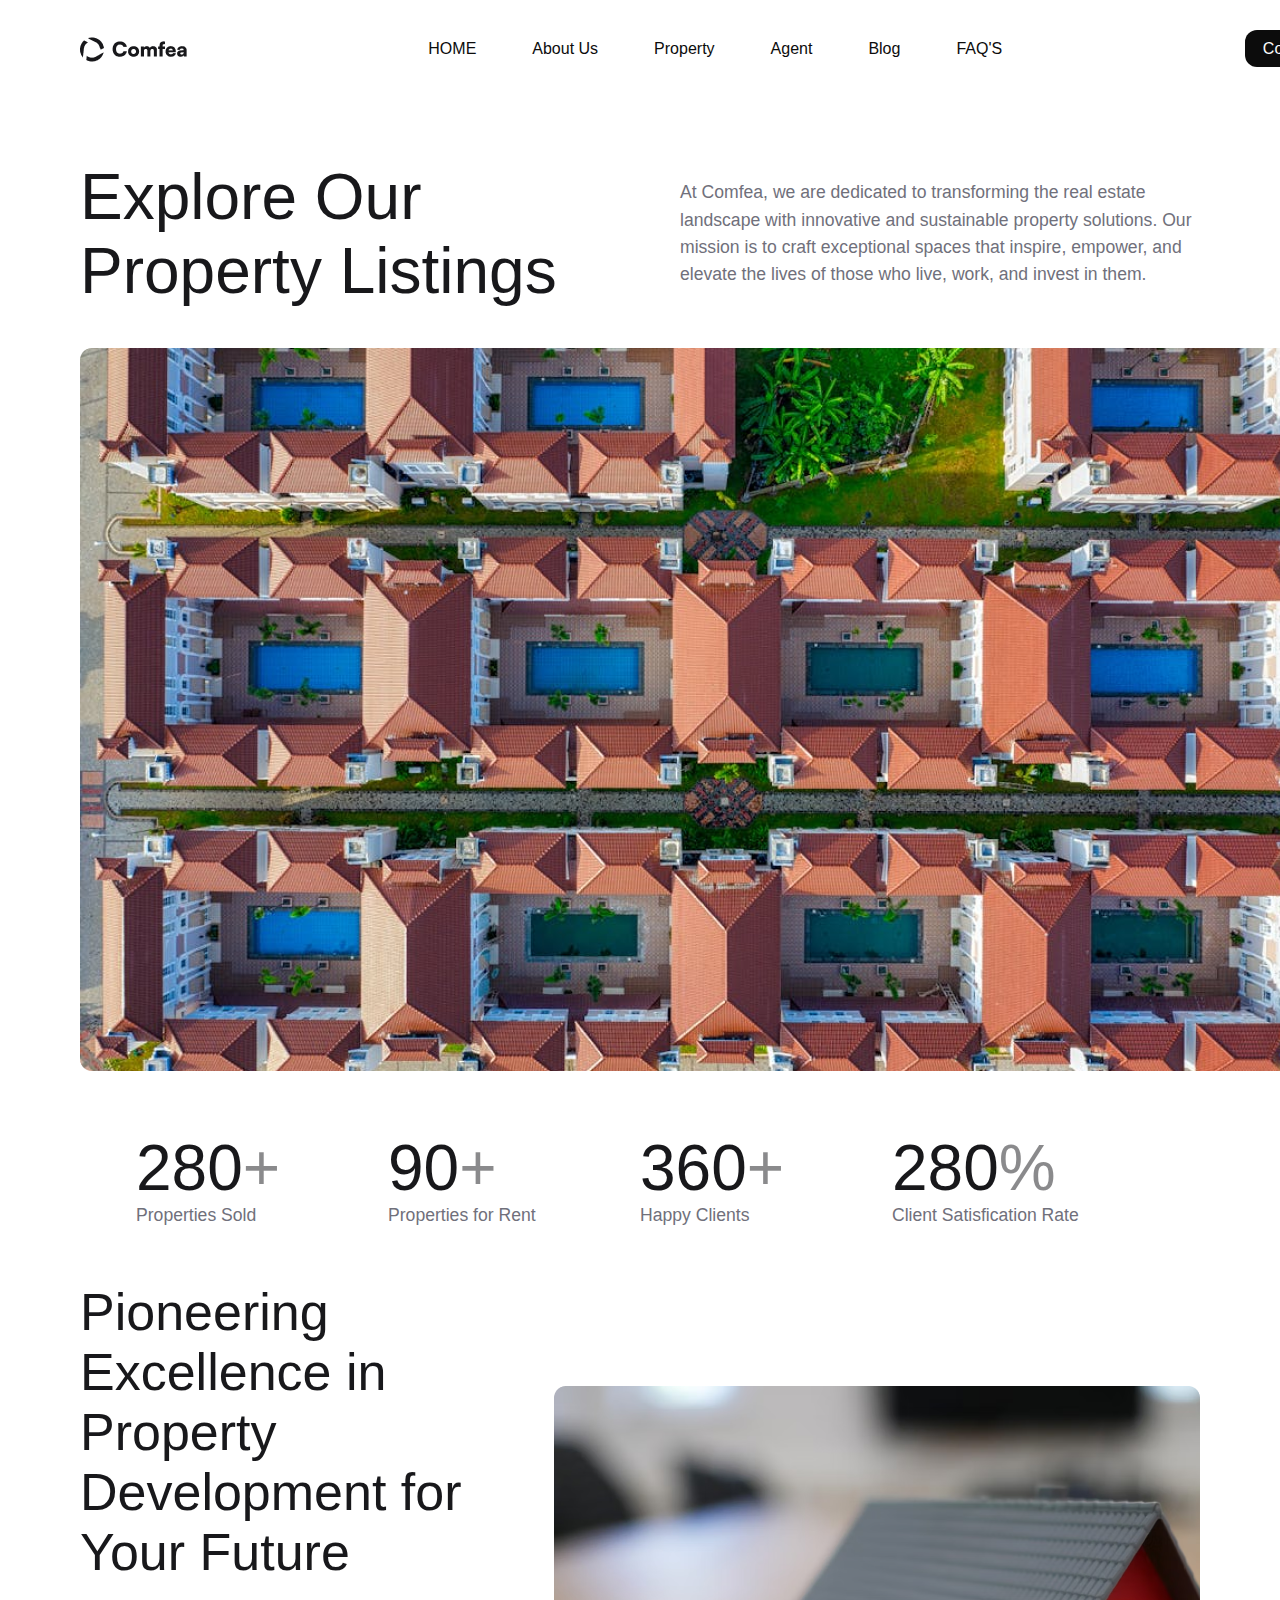
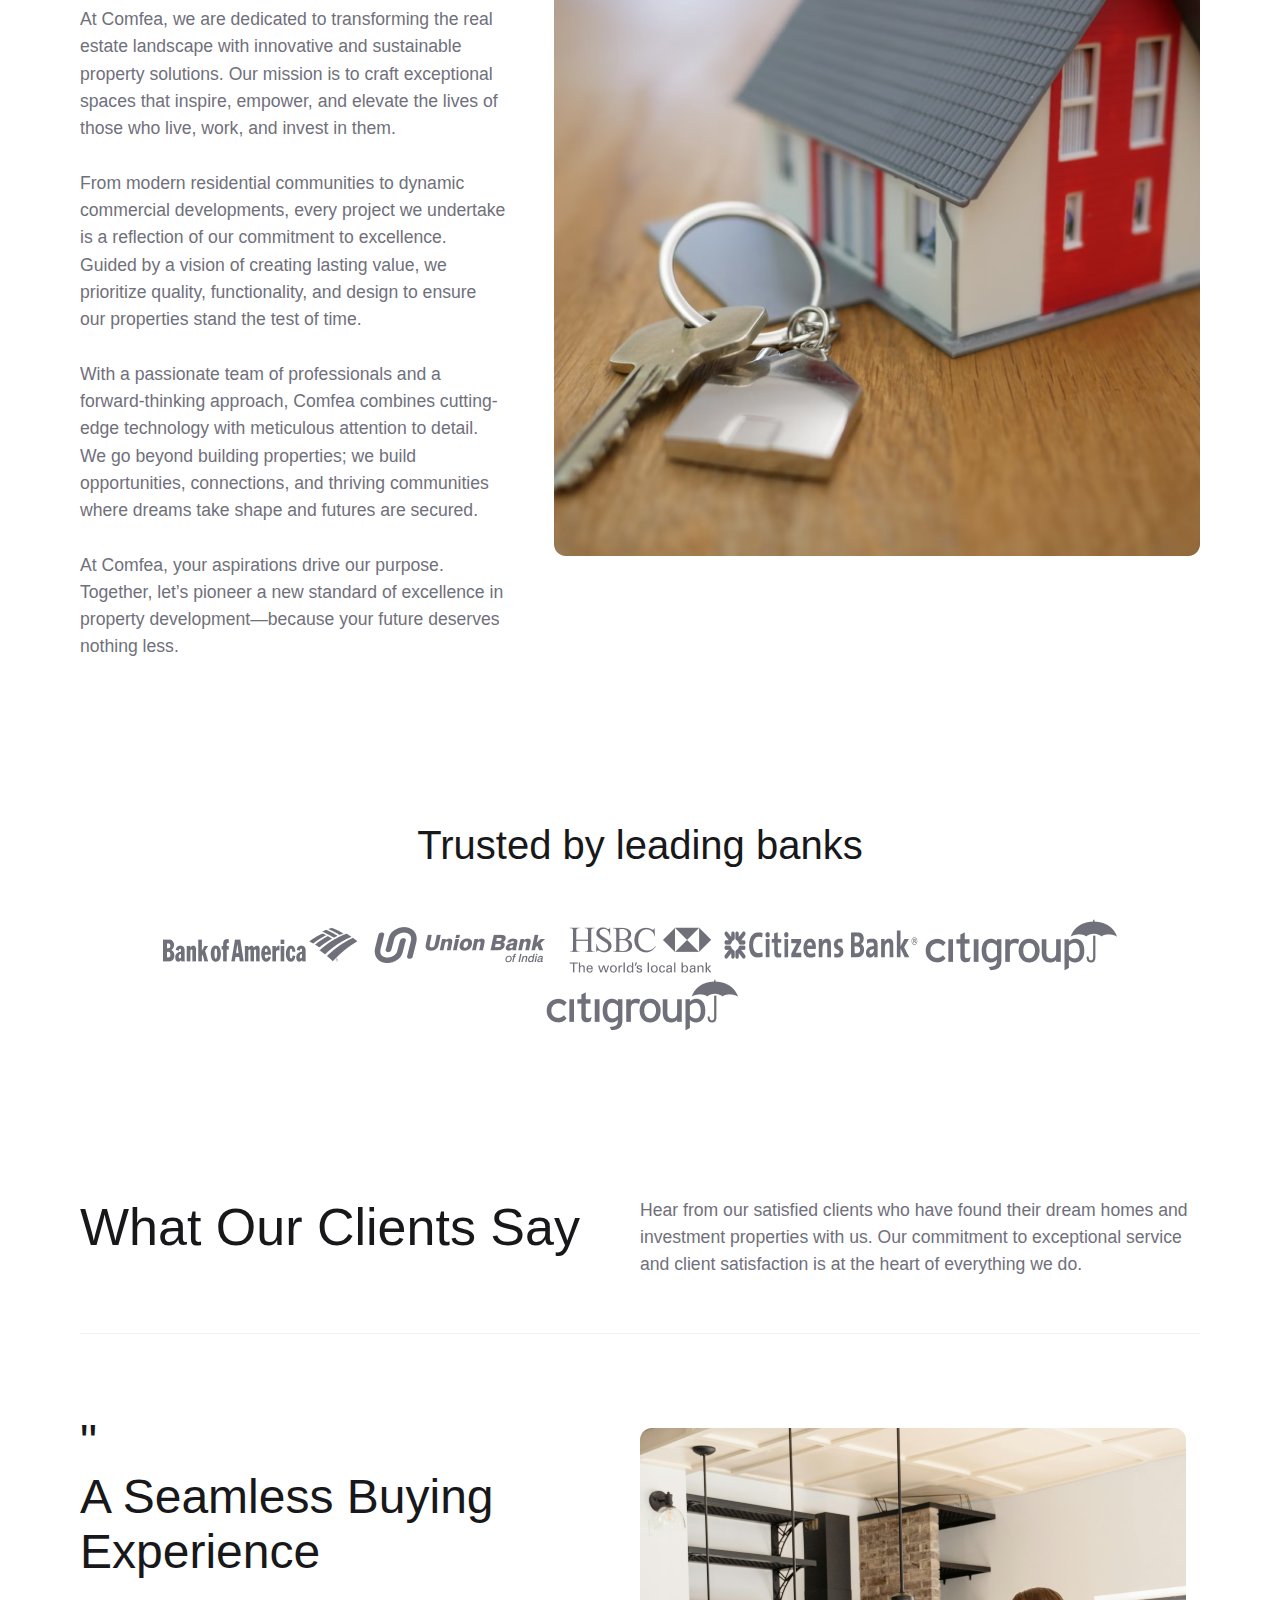
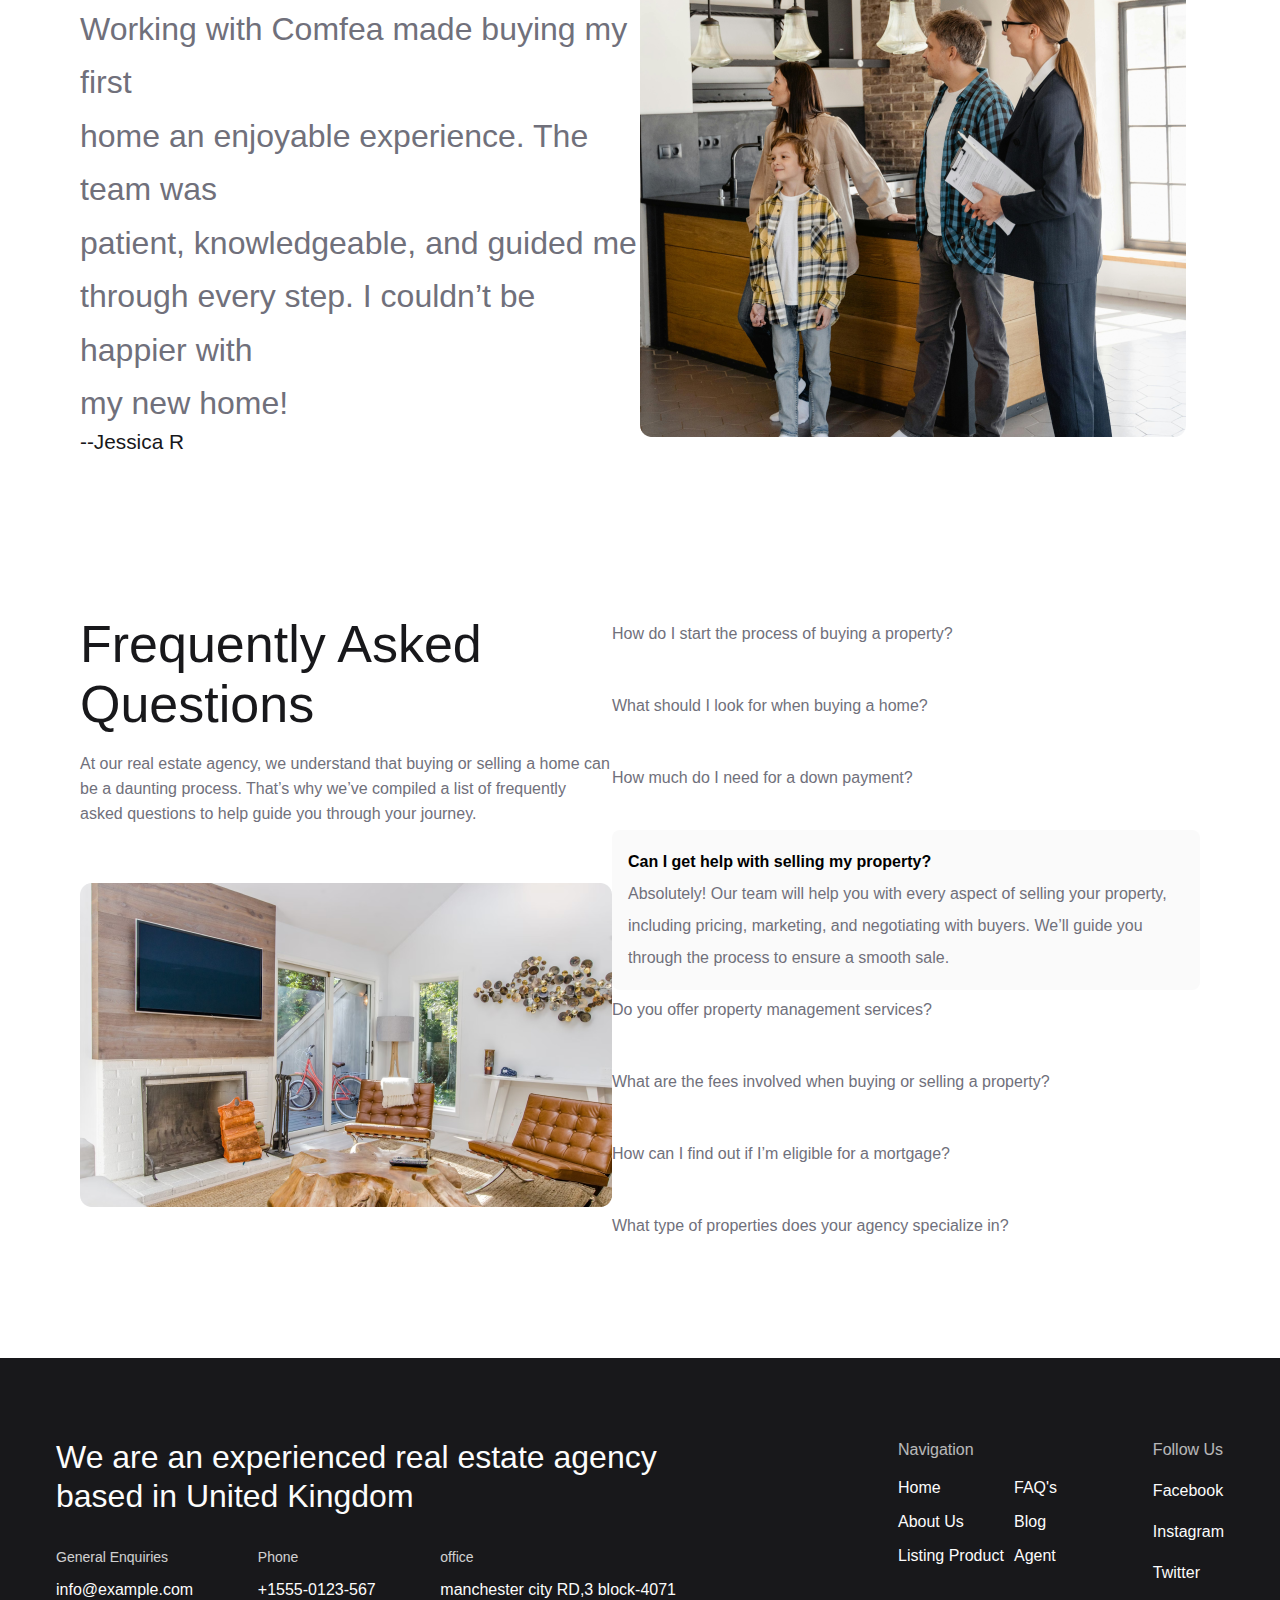
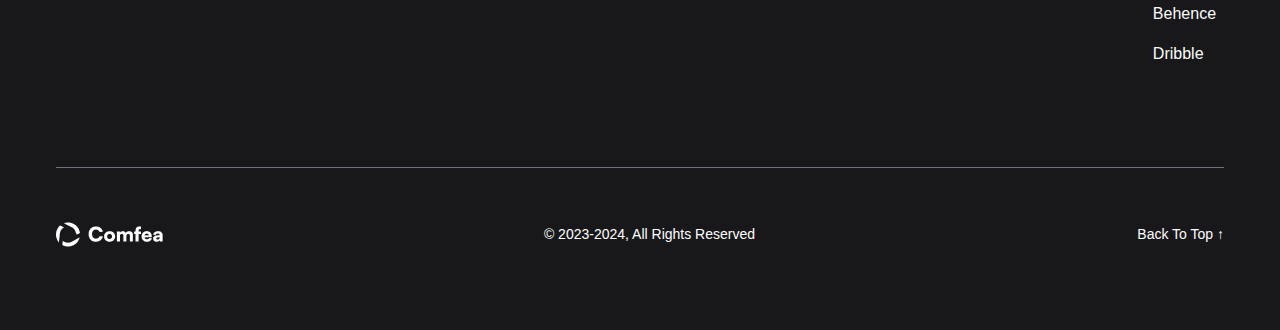
==== About.html @ dbfbab84 "about page add" ====
<!DOCTYPE html>
<html lang="en">
  <head>
    <meta charset="UTF-8" />
    <meta name="viewport" content="width=device-width, initial-scale=1.0" />
    <title>Comfea</title>
    <link rel="stylesheet" href="./About.css" />
  </head>
  <body>
    <header>
      <nav>
        <div class="logo">
          <a href="./index.html">
            <img
              src="./assinment_1_asset/Logo Container_black.png"
              alt="logo"
            />
          </a>
        </div>
        <div class="navbar">
          <ul class="nav-item">
            <li><a href="./index.html">HOME</a></li>
            <li><a href="./About.html">About Us</a></li>
            <li><a href="#">Property</a></li>
            <li><a href="#">Agent</a></li>
            <li><a href="#">Blog</a></li>
            <li><a href="#">FAQ'S</a></li>
          </ul>
        </div>
        <div class="contact-btn">
          <a href="#">Contact Us</a>
        </div>
      </nav>
    </header>
    <main>
      <section class="section-container">
        <div class="hero-container">
          <div class="hero-contain-h2">
            <h2>
              Explore Our <br />
              Property Listings
            </h2>
          </div>
          <div class="hero-contain-p">
            <p>
              At Comfea, we are dedicated to transforming the real estate <br />
              landscape with innovative and sustainable property solutions. Our
              <br />
              mission is to craft exceptional spaces that inspire, empower, and
              <br />
              elevate the lives of those who live, work, and invest in them.
              <br />
            </p>
          </div>
        </div>
        <div class="image">
          <img src="./assinment_1_asset/about 1.png" alt="logo" />
        </div>
      </section>
      <section class="statistics-section">
        <div class="statistics-section-item">
          <h3>280<span>+</span></h3>
          <p>Properties Sold</p>
        </div>
        <div class="statistics-section-item">
          <h3>90<span>+</span></h3>
          <p>Properties for Rent</p>
        </div>
        <div class="statistics-section-item">
          <h3>360<span>+</span></h3>
          <p>Happy Clients</p>
        </div>
        <div class="statistics-section-item">
          <h3>280<span>%</span></h3>
          <p>Client Satisfication Rate</p>
        </div>
      </section>
      <section class="section-container-2">
        <div class="section-contant">
          <h4>
            Pioneering Excellence in <br />
            Property Development for Your Future
          </h4>
          <p>
            At Comfea, we are dedicated to transforming the real estate
            landscape with innovative and sustainable property solutions. Our
            mission is to craft exceptional spaces that inspire, empower, and
            elevate the lives of those who live, work, and invest in them.
            <br />
            <br />
            From modern residential communities to dynamic commercial
            developments, every project we undertake is a reflection of our
            commitment to excellence. Guided by a vision of creating lasting
            value, we prioritize quality, functionality, and design to ensure
            our properties stand the test of time. <br />
            <br />
            With a passionate team of professionals and a forward-thinking
            approach, Comfea combines cutting-edge technology with meticulous
            attention to detail. We go beyond building properties; we build
            opportunities, connections, and thriving communities where dreams
            take shape and futures are secured. <br />
            <br />
            At Comfea, your aspirations drive our purpose. Together, let’s
            pioneer a new standard of excellence in property development—because
            your future deserves nothing less.
          </p>
        </div>
        <div class="section-image">
          <img src="./assinment_1_asset/about 2.png" alt="img" />
        </div>
      </section>
      <!-- section-bank start  -->
      <section class="section-bank">
        <h5>Trusted by leading banks</h5>
        <div class="logos">
          <img src="./assinment_1_asset/Bank Logo.png" alt="Bank of America" />
          <img
            src="./assinment_1_asset/Bank Logo (1).png"
            alt="Union Bank of India"
          />
          <img src="./assinment_1_asset/hsbc-1 1.png" alt="HSBC" />
          <img
            src="./assinment_1_asset/Bank Logo (2).png"
            alt="Citizens Bank"
          />
          <img src="./assinment_1_asset/Bank Logo (3).png" alt="Citigroup" />
          <img src="./assinment_1_asset/Bank Logo (3).png" alt="Citigroup" />
        </div>
      </section>
      <!-- testimonials section start   -->
      <section class="testimonials-section">
        <div class="testimonials-header">
          <div class="testimonials-header-h2">
            <h2>What Our Clients Say</h2>
          </div>
          <div class="testimonials-header-p">
            <p>
              Hear from our satisfied clients who have found their dream homes
              and <br />
              investment properties with us. Our commitment to exceptional
              service <br />
              and client satisfaction is at the heart of everything we do.
            </p>
          </div>
        </div>
        <div class="tastimonial-item">
          <div class="tastimonial-content">
            <div class="tastimonial-title">
              <h5>
                " <br />
                A Seamless Buying Experience
              </h5>
              <p>
                Working with Comfea made buying my first <br> home an enjoyable
                experience.  The team was <br> patient, knowledgeable, and guided me<br>
                through every step. I couldn’t be happier with <br> my new home!
              </p>
              <h6>--Jessica R</h6>
            </div>
          </div>
          <div class="tastimonial-image">
            <img src="./assinment_1_asset/about 3.png" alt="img">
          </div>
        </div>
      </section>
      <section class="faq-section">
        <div class="faq-container">
          <h2>Frequently Asked Questions</h2>
          <br />
          <p>
            At our real estate agency, we understand that buying or selling a
            home can be a daunting process. That’s why we’ve compiled a list of
            frequently asked questions to help guide you through your journey.
          </p>
          <img src="./assinment_1_asset/FAQ Image.png" alt="img" />
        </div>
        <div class="fqa-accordion">
          <div class="fqa-question">
            <p>How do I start the process of buying a property?</p>
            <p>What should I look for when buying a home?</p>
            <p>How much do I need for a down payment?</p>
          </div>
          <div class="fqa-question-main">
            <h4>Can I get help with selling my property?</h4>
            <p>
              Absolutely! Our team will help you with every aspect of selling
              your property, including pricing, marketing, and negotiating with
              buyers. We’ll guide you through the process to ensure a smooth
              sale.
            </p>
          </div>
          <div class="fqa-question">
            <p>Do you offer property management services?</p>
            <p>What are the fees involved when buying or selling a property?</p>
            <p>How can I find out if I’m eligible for a mortgage?</p>
            <p>What type of properties does your agency specialize in?</p>
          </div>
        </div>
      </section>
    </main>
    <!-- footer start  -->
    <footer>
      <div class="footer-top">
        <div class="footer-details">
          <h5>
            We are an experienced real estate agency based in United Kingdom
          </h5>
          <div class="contact-info-div">
            <div class="contact-info">
              <h6>General Enquiries</h6>
              <p><a href="#">info@example.com</a></p>
            </div>
            <div class="contact-info">
              <h6>Phone</h6>
              <p>+1555-0123-567</p>
            </div>
            <div class="contact-info">
              <h6>office</h6>
              <p>manchester city RD,3 block-4071</p>
            </div>
          </div>
        </div>
        <div class="footer-manu">
          <div class="navigation">
            <div class="last-nav">
              <h6>Navigation</h6>
              <p><a href="#">Home</a></p>
              <p><a href="#">About Us</a></p>
              <p><a href="#">Listing Product</a></p>
            </div>
            <div class="last-nav">
              <h6 style="color: #18181b">.</h6>
              <p><a href="#">FAQ's</a></p>
              <p><a href="#">Blog</a></p>
              <p><a href="#">Agent</a></p>
            </div>
          </div>
          <div class="follow-us">
            <h6>Follow Us</h6>
            <p><a href="#">Facebook</a></p>
            <p><a href="#">Instagram</a></p>
            <p><a href="#">Twitter</a></p>
            <p><a href="#">Behence</a></p>
            <p><a href="#">Dribble</a></p>
          </div>
        </div>
      </div>
      <div class="footer-bottom">
        <div class="logo">
          <a href="./index.html">
            <img src="./assinment_1_asset/Logo Container.png" alt="logo" />
          </a>
        </div>
        <div class="copy-right">© 2023-2024, All Rights Reserved</div>
        <div class="back-btn">Back To Top &uparrow;</div>
      </div>
    </footer>
  </body>
</html>
---- About.css ----
@import url("https://fonts.cdnfonts.com/css/satoshi");

* {
  padding: 0;
  margin: 0;
  box-sizing: border-box;
}
:root {
  --all-p-tag: #70707b;
  --h-tag: #18181b;
  --footer-p-h4-tag: #fcfcfc;
}
body {
  font-family: "Satoshi", sans-serif;
  max-width: 1440px;
  margin: 0 auto;
}
main {
  padding: 5rem;
}
.logo {
  height: 2rem;
  width: 6.6rem;
}
nav {
  width: 1440px;
  padding: 0px 80px 0px 80px;
  margin-top: 2rem;
  margin-bottom: 2rem;
  display: flex;
  justify-content: space-between;
  align-items: center;
}
.nav-item {
  display: flex;
  list-style: none;
  gap: 2rem;
}
.nav-item li a {
  text-decoration: none;
  color: rgb(12, 12, 12);
  transition: color 0.4s ease;
}
.nav-item li a:hover {
  color: rgb(212, 212, 212);
}

.navbar ul li {
  padding: 8px 12px;
}
.contact-btn a {
  height: 45px;
  width: 117px;
  padding: 10px 18px;
  border-radius: 12px;
  color: rgb(252, 252, 252);
  background-color: rgb(12, 12, 12);
  border: none;
  text-decoration: none;
  transition: color 0.4s ease;
}

.contact-btn :hover {
  color: rgb(12, 12, 12);
  background-color: rgb(252, 249, 249);
}
/* main section start  */

.hero-container {
  height: 112px;
  display: flex;
  justify-content: space-between;
  align-items: center;
  margin-bottom: 58px;
}
.hero-contain-h2 {
  width: 563px;
}
.hero-contain-h2 h2 {
  font-size: 4rem;
  color: var(--h-tag);
  font-weight: 400;
}
.hero-contain-p {
  width: 520px;
}
.hero-contain-p p {
  font-size: 1.1rem;
  line-height: 155%;
  color: var(--all-p-tag);
}
/* statistics-section start  */
.statistics-section {
  margin: 3.5rem;
  display: grid;
  grid-template-columns: repeat(4, 1fr);
}
.statistics-section-item h3 {
  font-size: 4rem;
  color: var(--h-tag);
  font-weight: 400;
}
.statistics-section-item span {
  opacity: 50%;
}
.statistics-section-item p {
  font-size: 1.1rem;
  color: var(--all-p-tag);
}
/* section- container start  */
.section-container-2 {
  display: grid;
  grid-template-columns: repeat(2, 1fr);
  column-gap: 3rem;
  align-items: center;
  margin-bottom: 5rem;
}
.section-contant h4 {
  font-size: 3.25rem;
  font-weight: 400;
  letter-spacing: 2%;
  color: var(--h-tag);
}
.section-contant p {
  color: var(--all-p-tag);
  font-size: 1.1rem;
  font-weight: 400;
  line-height: 155%;
  margin-top: 1.5rem;
}
.section-image {
  width: 646px;
  height: 770px;
  border-radius: 12px;
}
.section-bank {
  padding-top: 5rem;
  padding-bottom: 5rem;
  text-align: center;
}
.section-bank h5 {
  font-size: 2.5rem ;
  line-height: 120%;
  font-weight: 500;
  color: var(--h-tag);
  margin-bottom: 3rem;
}

/* testimonials section start  */
.testimonials-section {
  padding: 80px 0px 80px 0px;
  
}
.testimonials-header {
 display: grid;
 grid-template-columns: repeat(2, 1fr);
 /* margin-bottom: 3.5rem; */
 padding-bottom: 3.4rem;
 border-bottom: 1px solid rgb(243, 241, 241);
}
.testimonials-header-h2 h2{
  font-size: 3.25rem;
  font-weight: 400;
  color: var(--h-tag);
  letter-spacing: -2%;
}
.testimonials-header-p p {
 font-size: 1.1rem;
 font-weight: 400;
 line-height: 155%;
 color: var(--all-p-tag);
}
.tastimonial-item {
  display: grid;
  grid-template-columns: repeat(2, 1fr);
  align-items: center;
  padding-top: 5rem;
}
.tastimonial-title h5 {
  font-size: 3rem;
  font-weight: 500;
  color: var(--h-tag);
  margin-bottom: 1.5rem;
}
.tastimonial-title p {
  font-size: 2rem;
  line-height: 167%;
  font-weight: 500;
  color: var(--all-p-tag);
}
.tastimonial-title h6 {
  font-size: 1.3rem;
  font-weight: 500;
  color: var(--h-tag);
}
.tastimonial-image img {
  width: 546px;

}

/* faq section startr  */
.faq-section {
  display: flex;
  justify-content: space-between;
  padding-top: 5rem;
}
.faq-container {
  width: 532px;
}
.faq-container h2 {
  color: #18181b;
  font-size: 52px;
  letter-spacing: -2;
  font-weight: 400;
}
.faq-container p {
  color: var(--all-p-tag);
  letter-spacing: 155%;
  line-height: 155%;
}
.faq-container img {
  height: 324px;
  margin-top: 56px;
}
.fqa-accordion {
  width: 692px;
}
.fqa-accordion .fqa-question p {
  color: var(--all-p-tag);
  letter-spacing: 155%;
  line-height: 250%;
  margin-bottom: 2rem;
}
.fqa-accordion .fqa-question-main {
  background-color: #fafafa;
  border-radius: 8px;
  padding: 16px;
}
.fqa-accordion .fqa-question-main h4 {
  font-weight: 700;
  line-height: 200%;
}
.fqa-accordion .fqa-question-main p {
  color: var(--all-p-tag);
  line-height: 200%;
}
/* footer start  */
footer {
  padding: 80px 56px;
  background-color: #18181b;
  color: var(--footer-p-h4-tag);
}
.footer-top {
  height: 330px;
  display: flex;
  justify-content: space-between;
  border-bottom: 1px solid #70707b;
}
.footer-details {
  width: 620px;
}
.footer-details h5 {
  line-height: 120%;
  font-size: 2rem;
  color: #fcfcfc;
  margin-bottom: 2rem;
  font-weight: normal;
}
.contact-info-div {
  display: flex;
  justify-content: space-between;
}
.contact-info h6 {
  font-size: 14px;
  line-height: 155%;
  font-weight: normal;
  color: #ffffff;
  margin-bottom: 12px;
  opacity: 80%;
}
.contact-info p {
  color: #fcfcfc;
  font-size: 16px;
  font-weight: regular;
}
.contact-info p a {
  text-decoration: none;
  color: var(--footer-p-h4-tag);
}
.footer-manu {
  display: flex;
  width: 326px;
  justify-content: space-between;
}
.navigation {
  display: grid;
  width: 232px;
  grid-template-columns: 1fr 1fr;
}
.navigation h6,
.follow-us h6 {
  margin-bottom: 1rem;
  color: var(--footer-p-h4-tag);
  font-size: 1rem;
  line-height: 155%;
  opacity: 70%;
  font-weight: normal;
}
.last-nav p {
  font-size: 16px;
  margin-top: 16px;
}
.last-nav a {
  text-decoration: none;
  color: #fcfcfc;
}
.follow-us p {
  font-size: 1rem;
  line-height: 155%;
  margin-top: 16px;
}
.follow-us a {
  text-decoration: none;
  color: #fcfcfc;
}
.footer-bottom {
  display: flex;
  justify-content: space-between;
  margin-top: 50px;
  align-items: center;
}
.copy-right {
  color: #ffffff;
  font-weight: 500;
  font-size: 14px;
}
.back-btn {
  color: var(--footer-p-h4-tag);
  font-size: 14px;
  line-height: 155%;
  font-weight: 500;
}
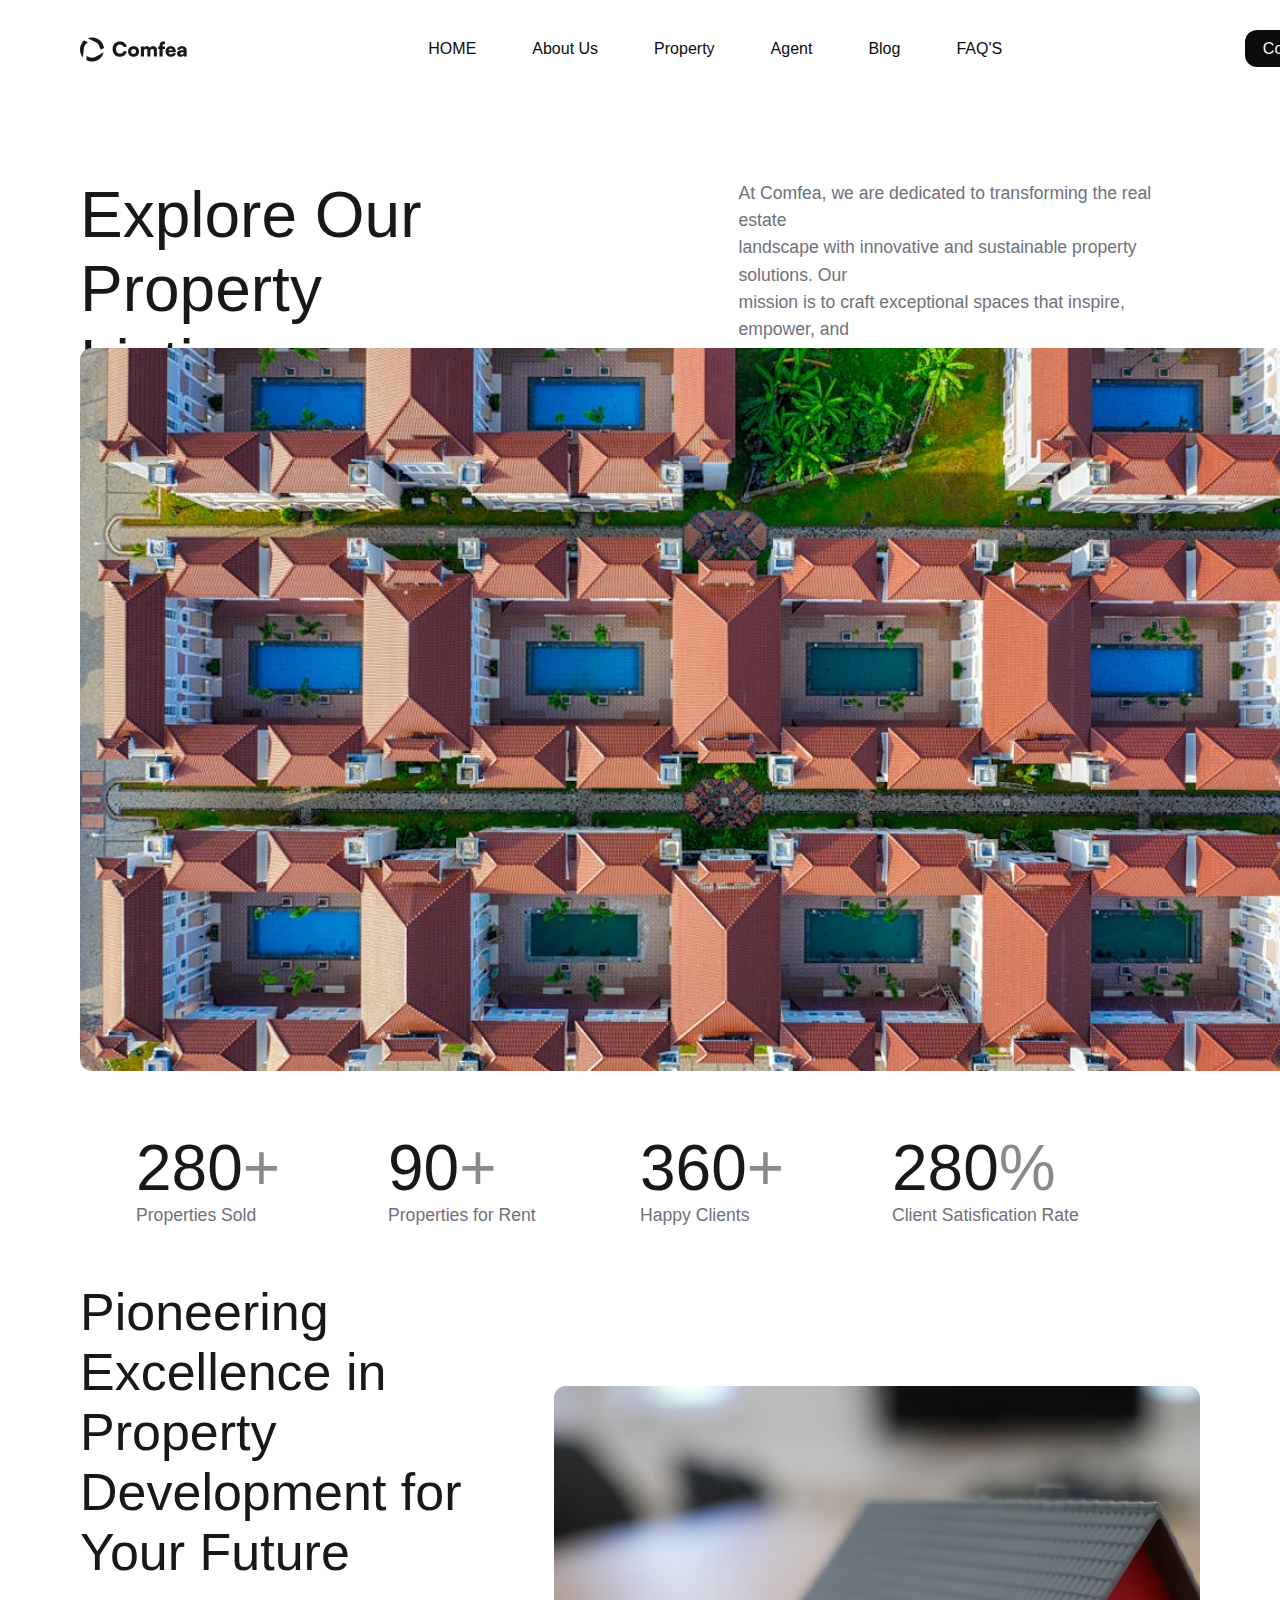
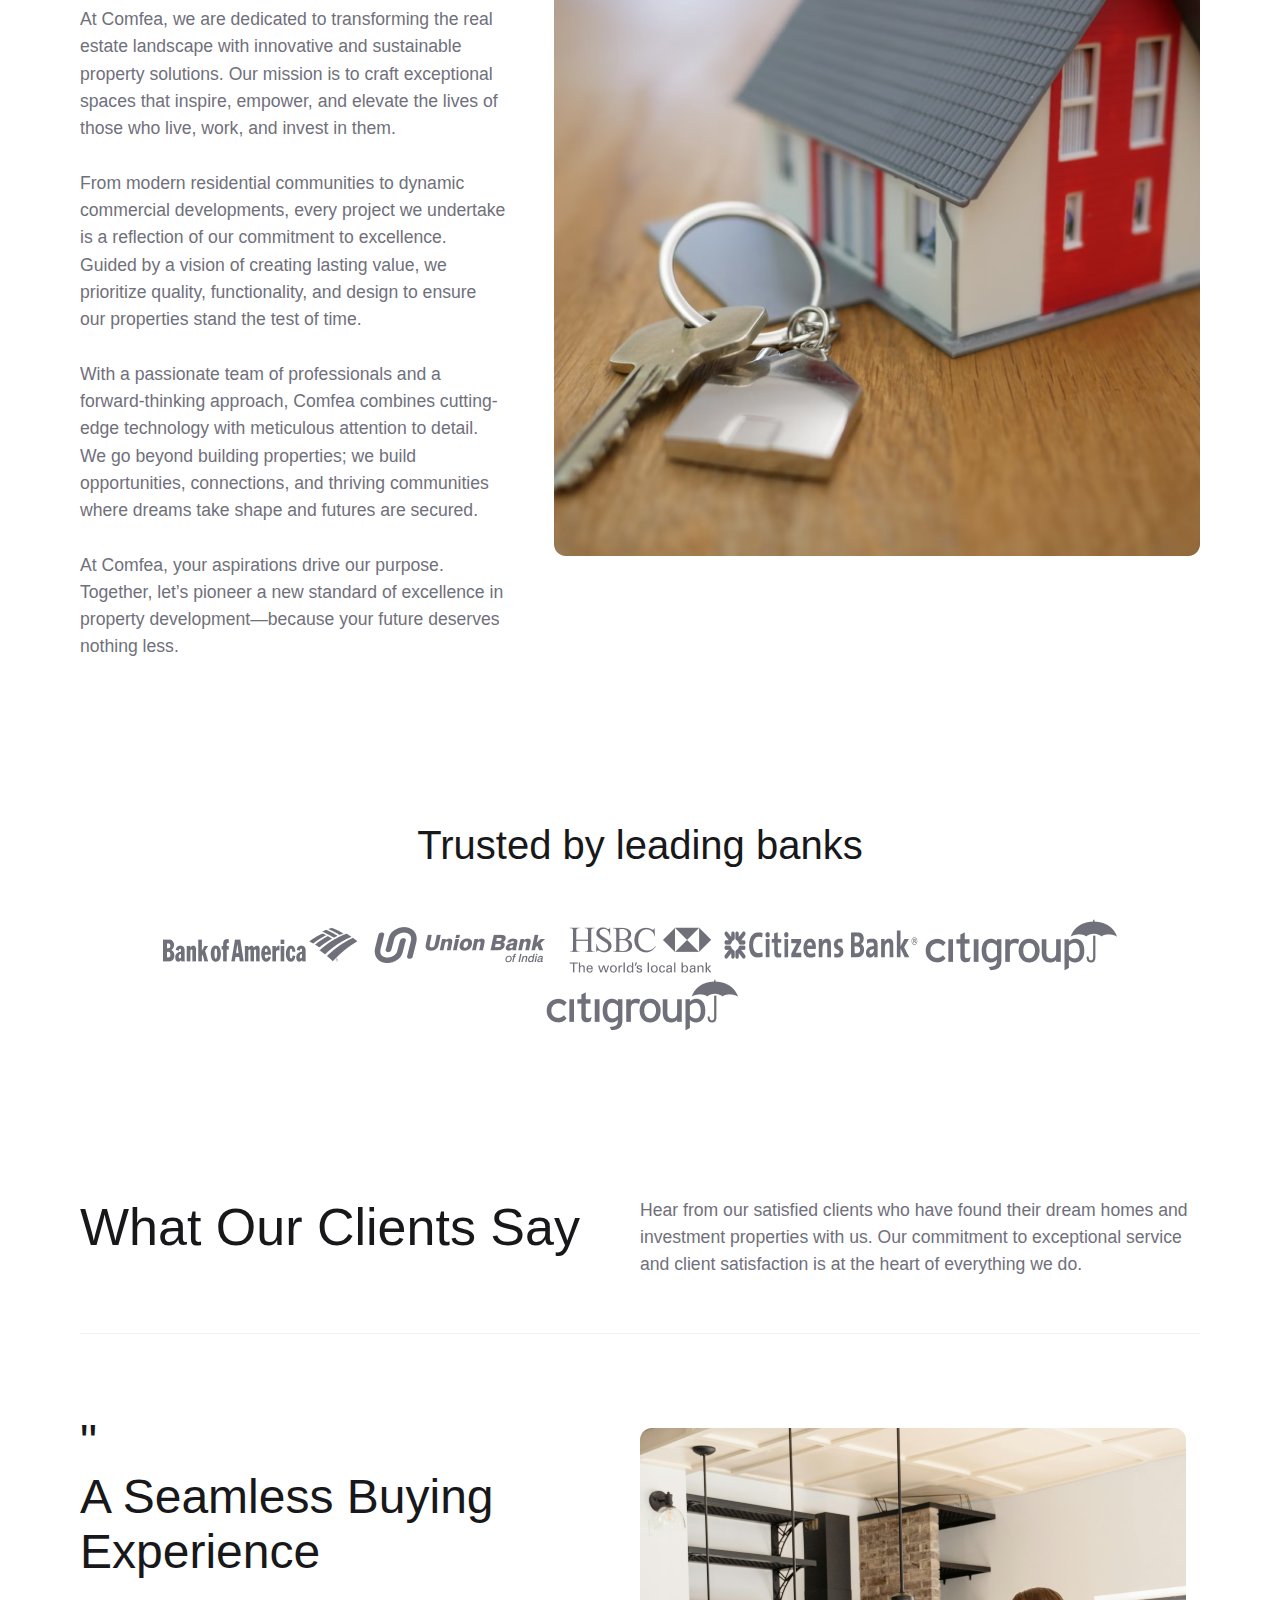
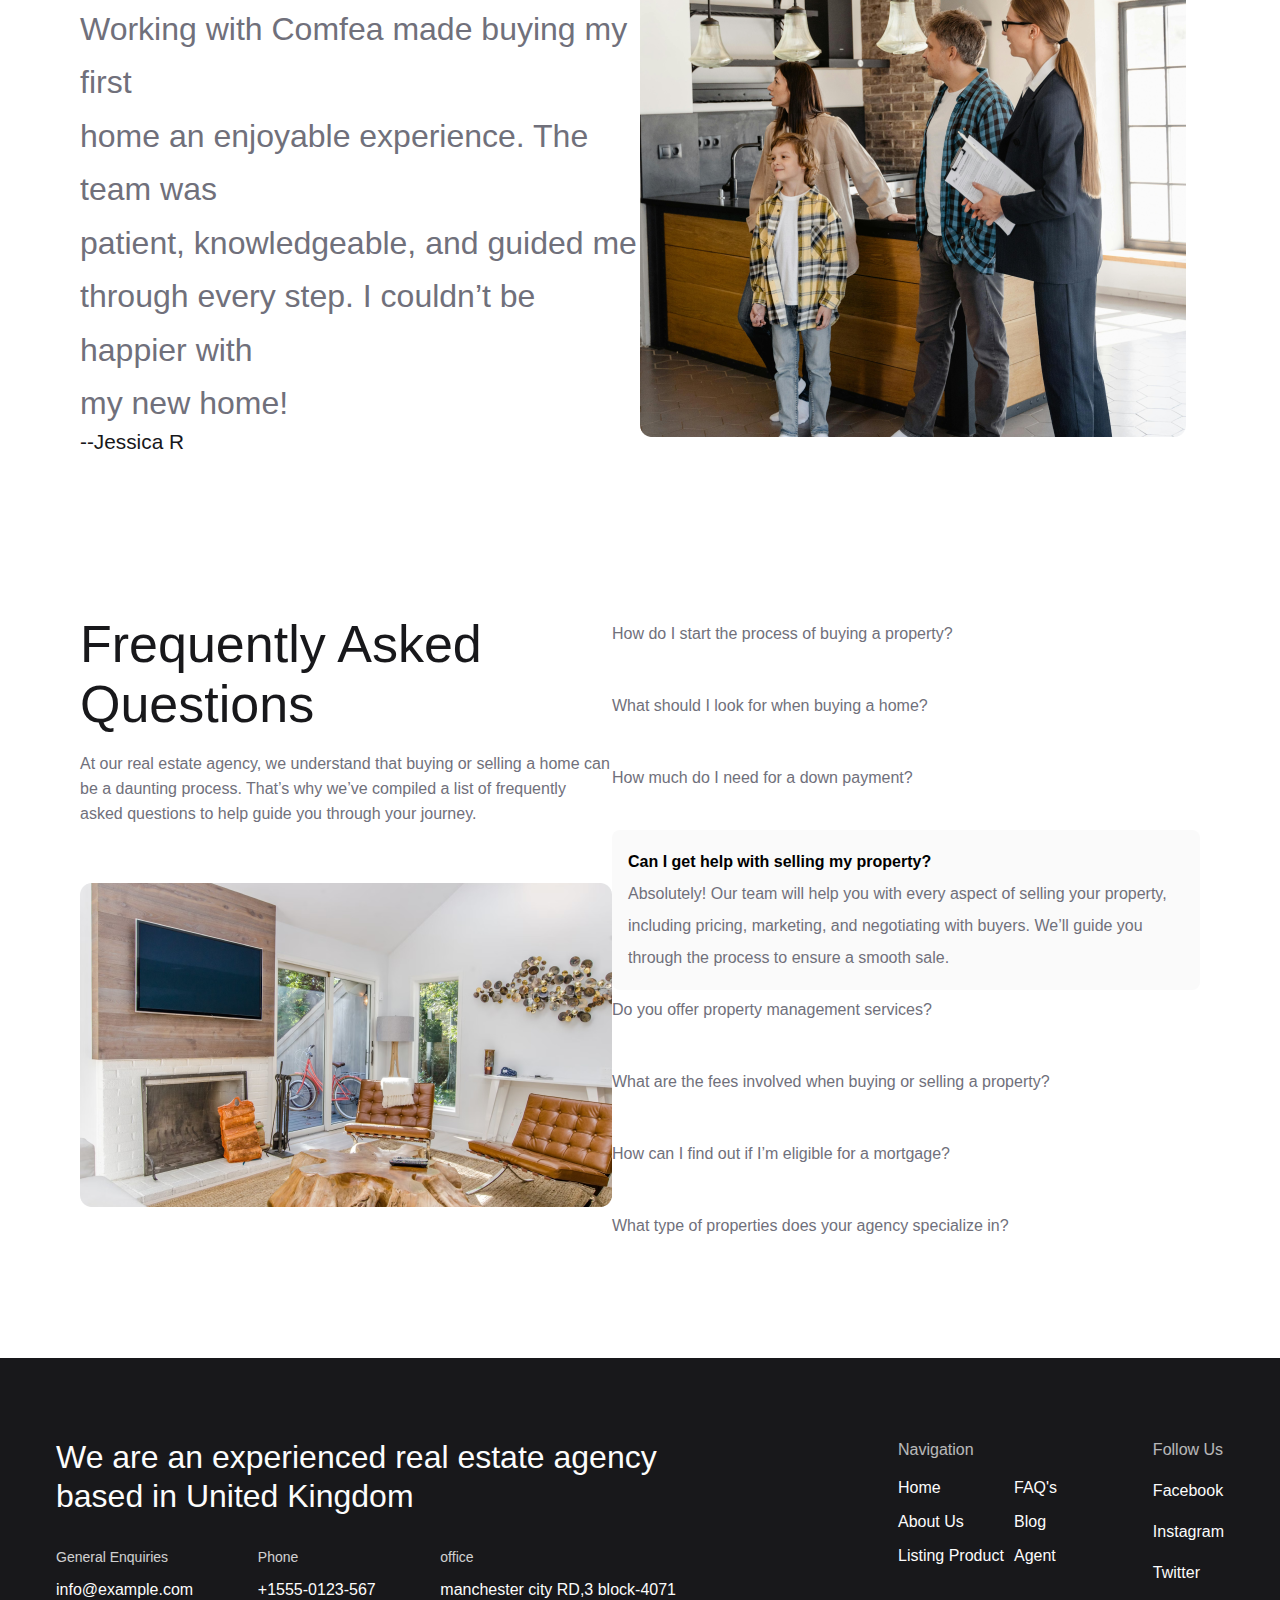
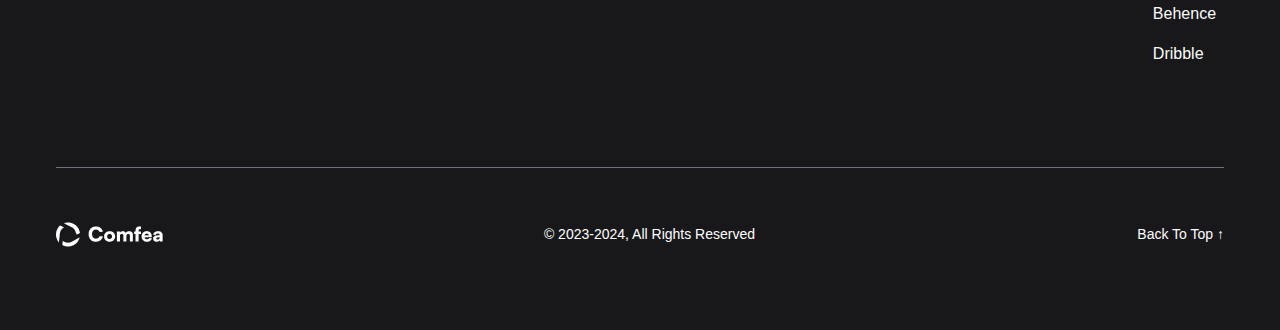
==== commit 3e86a429: "property page add" ====
--- a/About.html
+++ b/About.html
@@ -21,10 +21,10 @@
           <ul class="nav-item">
             <li><a href="./index.html">HOME</a></li>
             <li><a href="./About.html">About Us</a></li>
-            <li><a href="#">Property</a></li>
+            <li><a href="./property.html">Property</a></li>
             <li><a href="#">Agent</a></li>
             <li><a href="#">Blog</a></li>
-            <li><a href="#">FAQ'S</a></li>
+            <li><a href="./faq.html">FAQ'S</a></li>
           </ul>
         </div>
         <div class="contact-btn">
@@ -224,13 +224,13 @@
           <div class="navigation">
             <div class="last-nav">
               <h6>Navigation</h6>
-              <p><a href="#">Home</a></p>
-              <p><a href="#">About Us</a></p>
-              <p><a href="#">Listing Product</a></p>
+              <p><a href="./index.html">Home</a></p>
+              <p><a href="./About.html">About Us</a></p>
+              <p><a href="./property.html">Listing Product</a></p>
             </div>
             <div class="last-nav">
               <h6 style="color: #18181b">.</h6>
-              <p><a href="#">FAQ's</a></p>
+              <p><a href="./faq.html">FAQ's</a></p>
               <p><a href="#">Blog</a></p>
               <p><a href="#">Agent</a></p>
             </div>
--- a/About.css
+++ b/About.css
@@ -68,21 +68,16 @@
 
 .hero-container {
   height: 112px;
-  display: flex;
-  justify-content: space-between;
-  align-items: center;
   margin-bottom: 58px;
-}
-.hero-contain-h2 {
-  width: 563px;
+  display: grid;
+  grid-template-columns: repeat(2, 1fr);
+  column-gap: 197px;
+  align-items: center;
 }
 .hero-contain-h2 h2 {
   font-size: 4rem;
   color: var(--h-tag);
   font-weight: 400;
-}
-.hero-contain-p {
-  width: 520px;
 }
 .hero-contain-p p {
   font-size: 1.1rem;
@@ -139,7 +134,7 @@
   text-align: center;
 }
 .section-bank h5 {
-  font-size: 2.5rem ;
+  font-size: 2.5rem;
   line-height: 120%;
   font-weight: 500;
   color: var(--h-tag);
@@ -149,26 +144,25 @@
 /* testimonials section start  */
 .testimonials-section {
   padding: 80px 0px 80px 0px;
-  
 }
 .testimonials-header {
- display: grid;
- grid-template-columns: repeat(2, 1fr);
- /* margin-bottom: 3.5rem; */
- padding-bottom: 3.4rem;
- border-bottom: 1px solid rgb(243, 241, 241);
-}
-.testimonials-header-h2 h2{
+  display: grid;
+  grid-template-columns: repeat(2, 1fr);
+  /* margin-bottom: 3.5rem; */
+  padding-bottom: 3.4rem;
+  border-bottom: 1px solid rgb(243, 241, 241);
+}
+.testimonials-header-h2 h2 {
   font-size: 3.25rem;
   font-weight: 400;
   color: var(--h-tag);
   letter-spacing: -2%;
 }
 .testimonials-header-p p {
- font-size: 1.1rem;
- font-weight: 400;
- line-height: 155%;
- color: var(--all-p-tag);
+  font-size: 1.1rem;
+  font-weight: 400;
+  line-height: 155%;
+  color: var(--all-p-tag);
 }
 .tastimonial-item {
   display: grid;
@@ -195,7 +189,6 @@
 }
 .tastimonial-image img {
   width: 546px;
-
 }
 
 /* faq section startr  */
